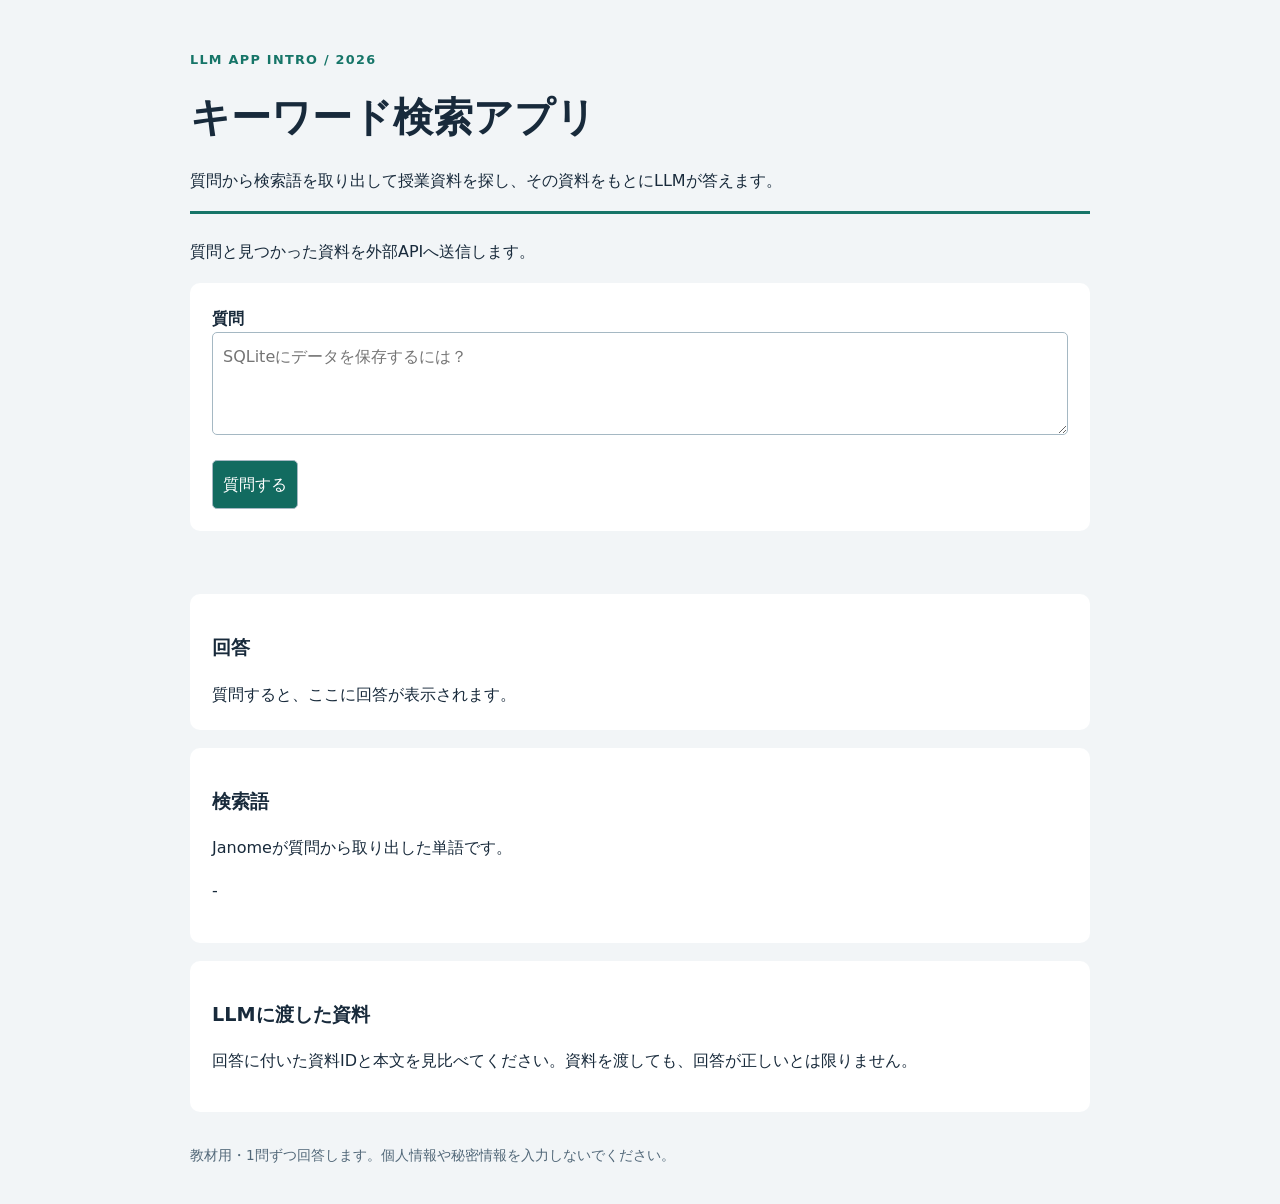
==== sample-app/keyword-app/static/index.html @ 3837fbea "Split sample app into keyword search and progress apps Separate the sample into two independent apps" ====
<!doctype html>
<html lang="ja">
<head>
  <meta charset="utf-8">
  <meta name="viewport" content="width=device-width, initial-scale=1">
  <title>キーワード検索アプリ</title>
  <link rel="stylesheet" href="style.css">
  <script src="app.js" defer></script>
</head>
<body>
<main>
  <header>
    <p class="eyebrow">LLM APP INTRO / 2026</p>
    <h1>キーワード検索アプリ</h1>
    <p>質問から検索語を取り出して授業資料を探し、その資料をもとにLLMが答えます。</p>
  </header>
  <p>質問と見つかった資料を外部APIへ送信します。</p>

  <form id="question-form">
    <label for="question">質問</label>
    <textarea id="question" maxlength="500" required rows="3" placeholder="SQLiteにデータを保存するには？"></textarea>
    <button id="send-button" type="submit">質問する</button>
  </form>
  <p id="status" role="status" aria-live="polite"></p>

  <section>
    <h2>回答</h2>
    <div id="answer">質問すると、ここに回答が表示されます。</div>
  </section>

  <section>
    <h2>検索語</h2>
    <p>Janomeが質問から取り出した単語です。</p>
    <p id="keywords">-</p>
  </section>

  <section>
    <h2>LLMに渡した資料</h2>
    <p>回答に付いた資料IDと本文を見比べてください。資料を渡しても、回答が正しいとは限りません。</p>
    <ul id="sources"></ul>
  </section>

  <footer>教材用・1問ずつ回答します。個人情報や秘密情報を入力しないでください。</footer>
</main>
</body>
</html>
---- sample-app/keyword-app/static/style.css ----
:root { font-family: system-ui, sans-serif; color: #182a3b; background: #f2f5f7; line-height: 1.7; }
body { margin: 0; }
main { max-width: 900px; margin: 0 auto; padding: 36px 16px; }
header { border-bottom: 3px solid #167568; margin-bottom: 24px; }
h1 { font-size: clamp(1.7rem, 4vw, 2.5rem); margin: 0; }
h2 { font-size: 1.2rem; }
.eyebrow { color: #167568; letter-spacing: .1em; font-size: .8rem; font-weight: bold; }
form, section { background: white; padding: 22px; margin: 18px 0; border-radius: 10px; }
label { display: block; font-weight: bold; }
textarea, button { box-sizing: border-box; font: inherit; padding: 10px; border: 1px solid #a5b8c3; border-radius: 5px; }
textarea { width: 100%; resize: vertical; }
button { display: block; background: #126b60; color: white; margin-top: 16px; cursor: pointer; }
button:disabled { opacity: .6; cursor: wait; }
:focus-visible { outline: 3px solid #c17d15; outline-offset: 3px; }
#answer { white-space: pre-wrap; overflow-wrap: anywhere; }
#status { min-height: 1.7em; font-weight: bold; }
ul { padding-left: 24px; }
li { margin-bottom: 22px; }
small, footer { color: #526879; }
footer { margin-top: 32px; font-size: .85rem; }
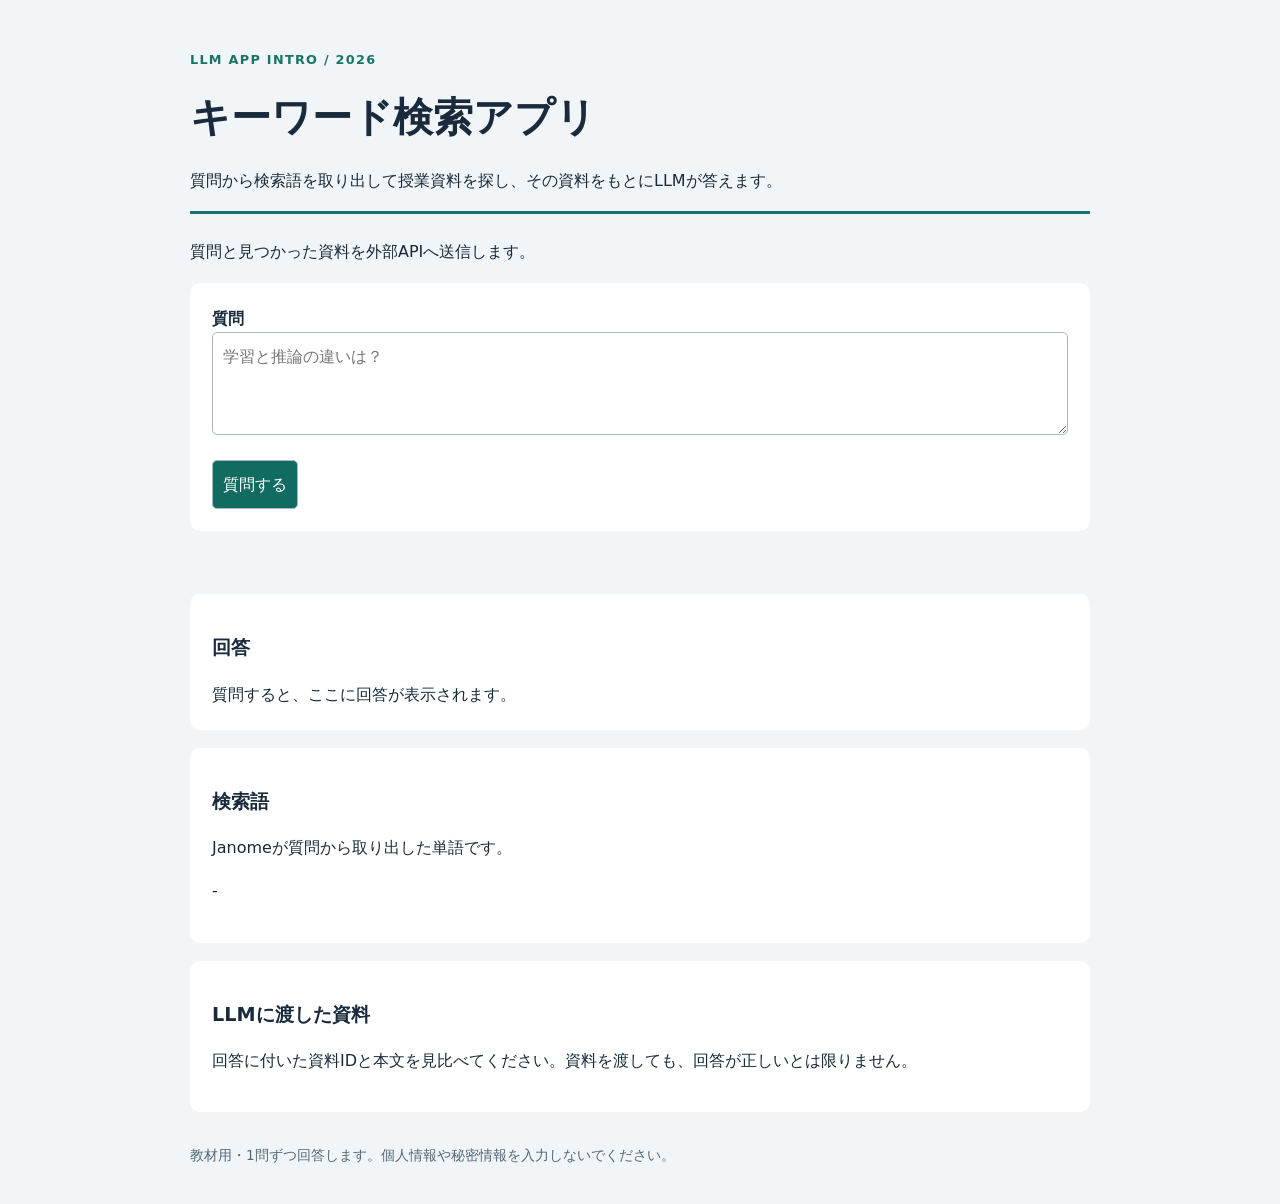
==== commit bbc4e1aa: "Load Marp slides as documents in keyword and vector apps documents.py now splits Marp-format Markdow" ====
--- a/sample-app/keyword-app/static/index.html
+++ b/sample-app/keyword-app/static/index.html
@@ -18,7 +18,7 @@
 
   <form id="question-form">
     <label for="question">質問</label>
-    <textarea id="question" maxlength="500" required rows="3" placeholder="SQLiteにデータを保存するには？"></textarea>
+    <textarea id="question" maxlength="500" required rows="3" placeholder="学習と推論の違いは？"></textarea>
     <button id="send-button" type="submit">質問する</button>
   </form>
   <p id="status" role="status" aria-live="polite"></p>
